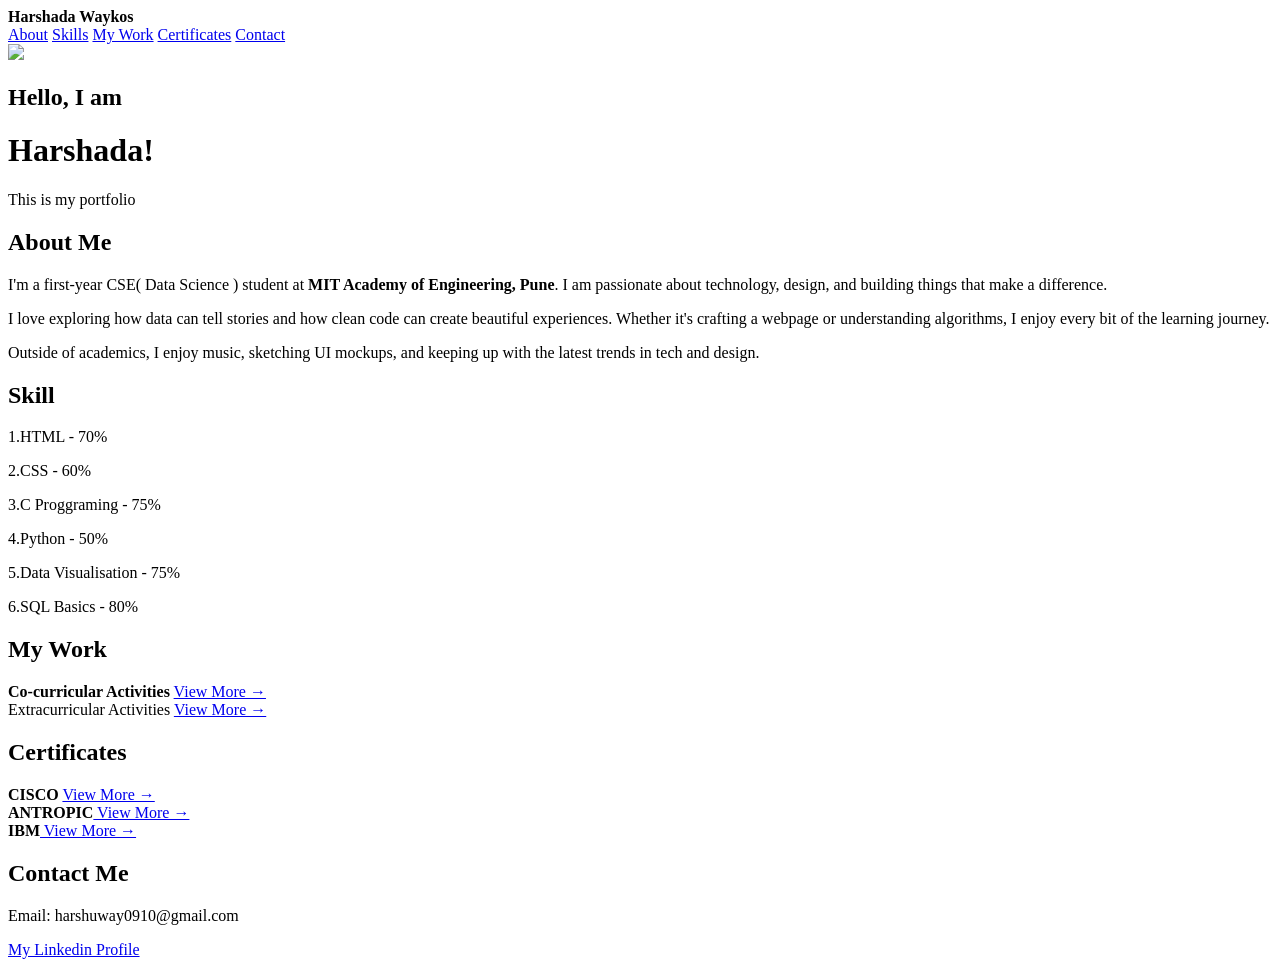
==== index.html @ 00beb043 "index.html added" ====
<!-- index.html -->
<!DOCTYPE html>
<html lang="en">
<head>
<meta charset="UTF-8">
<meta name="viewport" content="width=device-width, initial-scale=1.0">
<title>Harshada Portfolio</title>
<link rel="stylesheet" href="stylee.css">
</head>
<body>

<nav>
    <div><b>Harshada Waykos</b></div>
    <div>
        <a href="#about">About</a>
        <a href="#skills">Skills</a>
        <a href="#work">My Work</a>
        <a href="#certificates">Certificates</a>
        <a href="#contact">Contact</a>
    </div>
</nav>

<div class="hero">
    <img src="Myphoto.jpg.jpeg" class="profile-pic">
    <div class="hero-text">
        <h2>Hello, I am</h2>
        <h1> Harshada!</h1>
        <p>This is my portfolio</p>
    </div>
</div>

<section id="about">
    <h1>About Me</h1>
    <p> I'm a first-year CSE( Data Science ) student at
            <strong>MIT Academy of Engineering, Pune</strong>. I am passionate
            about technology, design, and building things that make a difference.
          </p>
          <p>
            I love exploring how data can tell stories and how clean code can
            create beautiful experiences. Whether it's crafting a webpage or
            understanding algorithms, I enjoy every bit of the learning journey.
          </p>
          <p>
            Outside of academics, I enjoy music, sketching UI mockups, and
            keeping up with the latest trends in tech and design.
          </p>
</section>
<section>
    <h1>Skill</h1>
<div class="skill">
    <p>1.HTML - 70%</p>
    <div class="skill-bar">
        <div class="skill-fill html"></div>
    </div>
</div>

<div class="skill">
    <p>2.CSS - 60%</p>
    <div class="skill-bar">
        <div class="skill-fill css"></div>
    </div>
</div>
<div class="skill">
    <p> 3.C Proggraming - 75% </p>
    <div class="skill-bar">
        <div class="skill-fill c"></div>
    </div>
</div>
<div class="skill">
    <p> 4.Python - 50%</p>
    <div class="skill-bar">
        <div class="skill-fill pyth"></div>
    </div>
</div>
<div class="skill">
    <p> 5.Data Visualisation - 75% </p>
    <div class="skill-bar">
        <div class="skill-fill DV"></div>
    </div>
</div>
<div class="skill">
    <p> 6.SQL Basics - 80%</p>
    <div class="skill-bar">
        <div class="skill-fill SQL"></div>
    </div>
</div>
</section>
<section id="work">
    <h1>My Work</h1>
    <div class="box-container">
        <div class="box" onclick="location.href='co-curricular.html'"><strong>Co-curricular Activities</strong> 
            <a href="co.curr.html" class="view-btn">
                View More →</a>
        </div>
        <div class="box" onclick="location.href='extra-curricular.html'">Extracurricular Activities
            <a href="exe.curr.html" class="view-btn">
             View More →</a>
        </div>
    </div>
</section>

<section id="certificates">
    <h1>Certificates</h1>
    <div class="box-container">
        <div class="box" onclick="location.href='cisco.html'"><strong>CISCO</strong>
            <a href="cisco.html" class="view-btn">
              View More →</a>
        </div>
        <div class="box" onclick="location.href='anthropic.html'"><strong>ANTROPIC</strong><a href="antropic.html" class="view-btn">
    View More →</a></div>
        <div class="box" onclick="location.href='ibm.html'"><strong>IBM</strong><a href="ibm.html" class="view-btn">
    View More →</a></div>
    </div>
</section>

<section id="contact" class="contact">
    <h2>Contact Me</h2>
    <p>Email: harshuway0910@gmail.com</p>
     <a href="https://www.linkedin.com/in/harshada-waykos-803439338" target="_blank" class = "linkedin">My Linkedin Profile</a>
</section>

</body>
</html>
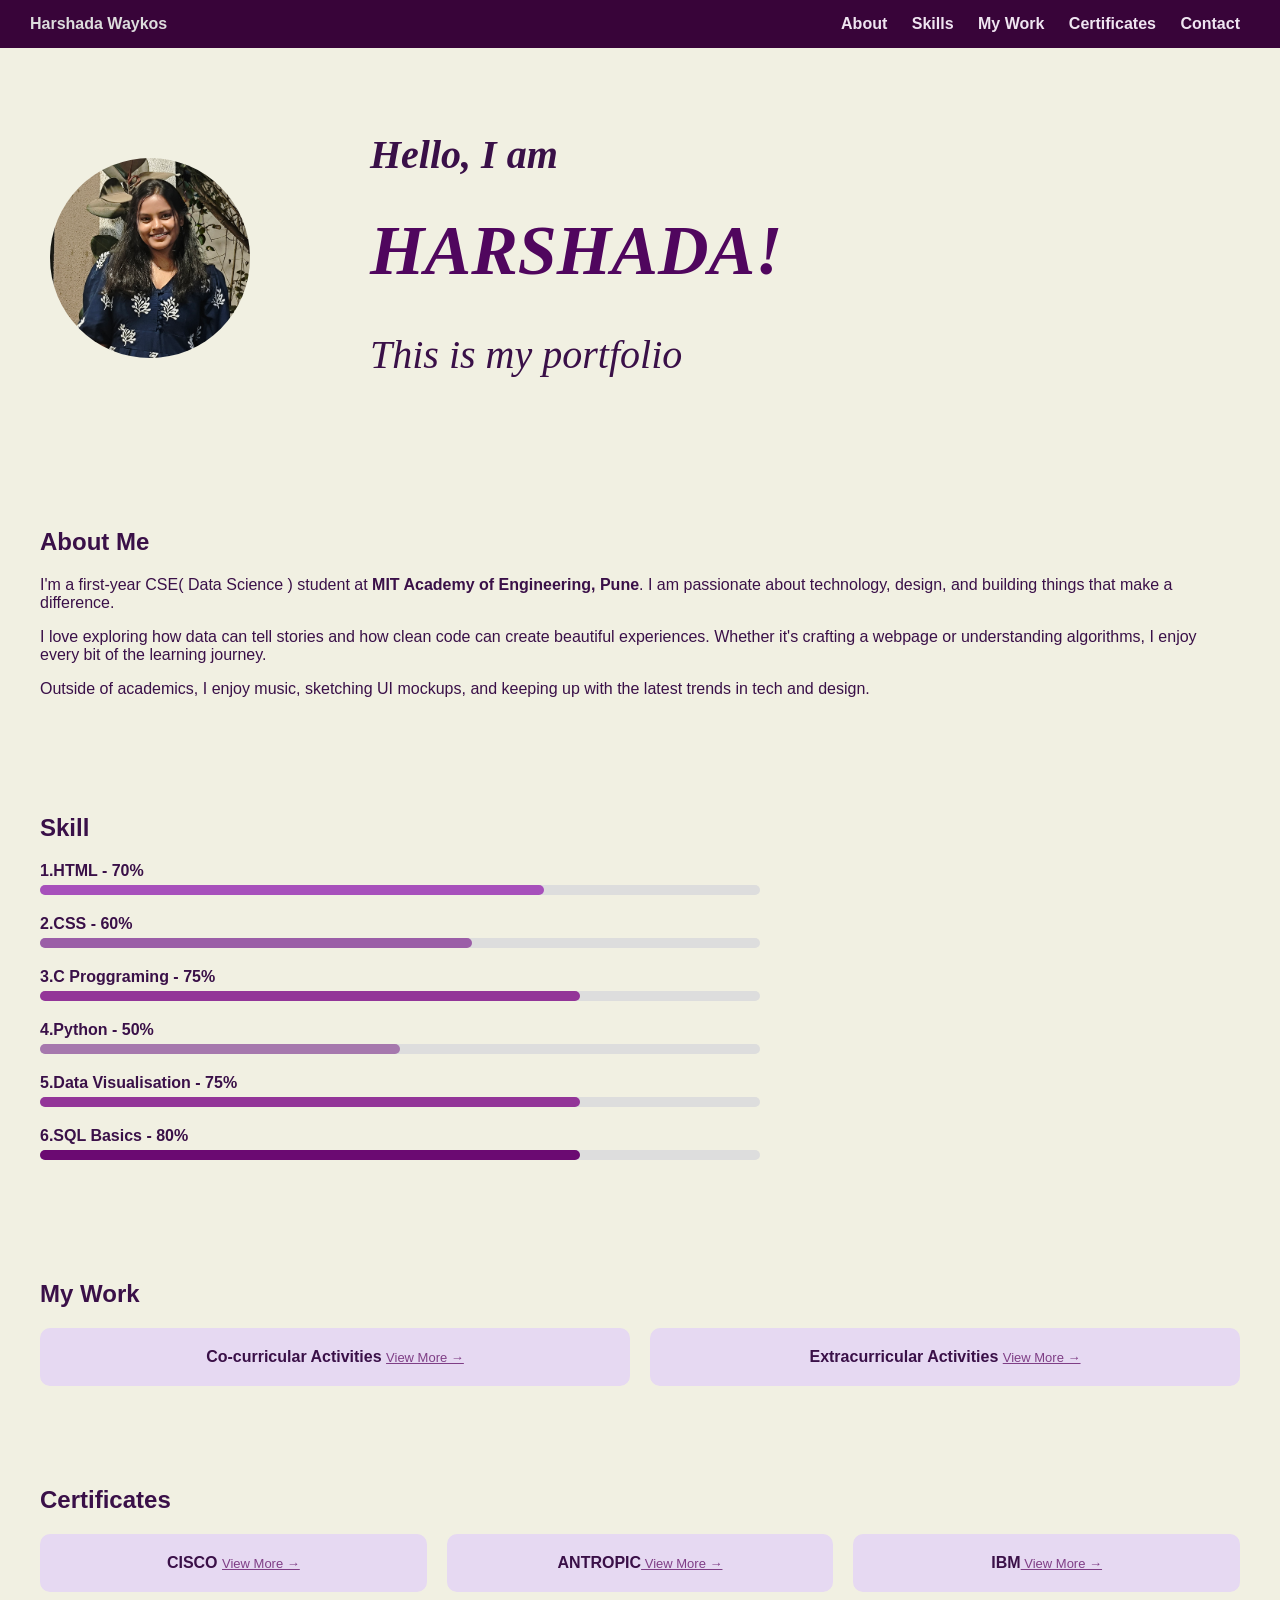
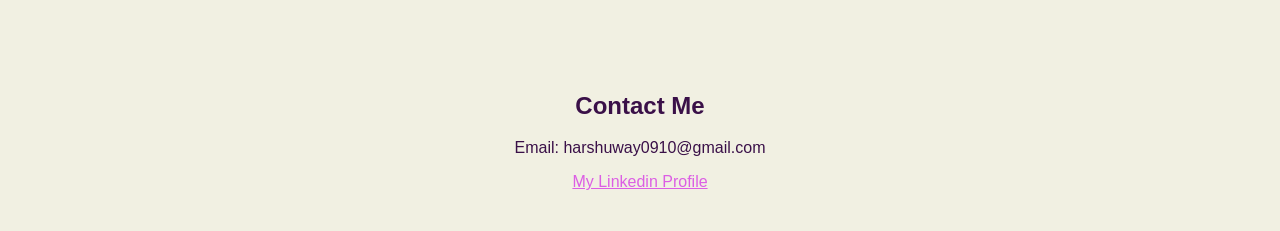
==== commit 8967e42e: "updated index file" ====
--- a/index.html
+++ b/index.html
@@ -88,11 +88,12 @@
 <section id="work">
     <h1>My Work</h1>
     <div class="box-container">
-        <div class="box" onclick="location.href='co-curricular.html'"><strong>Co-curricular Activities</strong> 
+        <div class="box" onclick="location.href='co.curr.html'"><strong>Co-curricular Activities</strong> 
             <a href="co.curr.html" class="view-btn">
                 View More →</a>
         </div>
-        <div class="box" onclick="location.href='extra-curricular.html'">Extracurricular Activities
+           <div class="box" onclick="location.href='exe.curr.html'"><strong>Extracurricular Activities</strong>  
+        
             <a href="exe.curr.html" class="view-btn">
              View More →</a>
         </div>
--- a/stylee.css
+++ b/stylee.css
@@ -0,0 +1,142 @@
+body {
+    margin: 0;
+    font-family: Arial, sans-serif;
+    background: #f1f0e2;
+    color: #3a1048;
+}
+
+nav {
+    display: flex;
+    justify-content: space-between;
+    padding: 15px 30px;
+    background: #380439;
+}
+
+nav a {
+    text-decoration: none;
+    margin: 0 10px;
+    color: #efe5f1;
+    font-weight: bold;
+}
+nav b {
+    color: #ddd;
+}
+
+.hero {
+    display: flex;
+    align-items: center;
+    padding: 50px;
+    gap: 100px;
+}
+.profile-pic {
+    width: 200px;
+    height: 200px;
+    border-radius: 90%;
+    object-fit: cover;
+    margin-right: 20px;
+    border:3px  #26022d;
+}
+
+.hero-text h1 {
+    margin: 0;
+    font-family: 'Cinzel', serif;
+    font-size: 70px;
+    font-weight: 700;
+    font-display: block;
+    font-style: italic;
+    text-transform: uppercase;
+    color: #50065e;
+}
+.hero-text h2 {
+    font-style: italic;
+    font-family: 'Cinzel', serif;
+    font-size: 40px;
+
+}
+.hero-text p {
+    font-style: italic;
+    font-family: 'Cinzel', serif;
+    font-size: 40px;
+}
+section {
+    padding: 40px;
+}
+
+.box-container {
+    display: flex;
+    gap: 20px;
+    flex-wrap: wrap;
+}
+.box {
+    background: #e6d9f2;
+    padding: 20px;
+    border-radius: 10px;
+    text-align: center;
+    flex: 1;
+    min-width: 150px;
+    cursor: pointer;
+}
+
+
+.skill {
+    margin-bottom: 20px;
+}
+
+.skill p {
+    display: flex;
+    justify-content: space-between;
+    font-weight: bold;
+    margin-bottom: 5px;
+}
+
+/* Background bar */
+.skill-bar {
+    width: 60%;
+    height: 10px;
+    background: #ddd;
+    border-radius: 10px;
+}
+
+/* Filled part */
+.skill-fill {
+    height: 100%;
+    border-radius: 10px;
+}
+
+/* Individual skills */
+.skill-fill.html {
+    width: 70%;
+    background: #a750bb;
+}
+
+.skill-fill.css {
+    width: 60%;
+    background: #9b5ea7;
+}
+.skill-fill.c {
+    width: 75%;
+    background: #933598;
+}
+.skill-fill.pyth {
+    width: 50%;
+    background: #a678ad;
+}
+.skill-fill.DV {
+    width: 75%;
+    background: #933598;
+}
+.skill-fill.SQL {
+    width: 75%;
+    background: #6b0a72;
+}
+
+.contact {
+    text-align: center;
+}
+.view-btn {
+    color: #7f3e86;
+    font-size: small;
+}
+.linkedin{
+    color: #dc5ee4;
+}
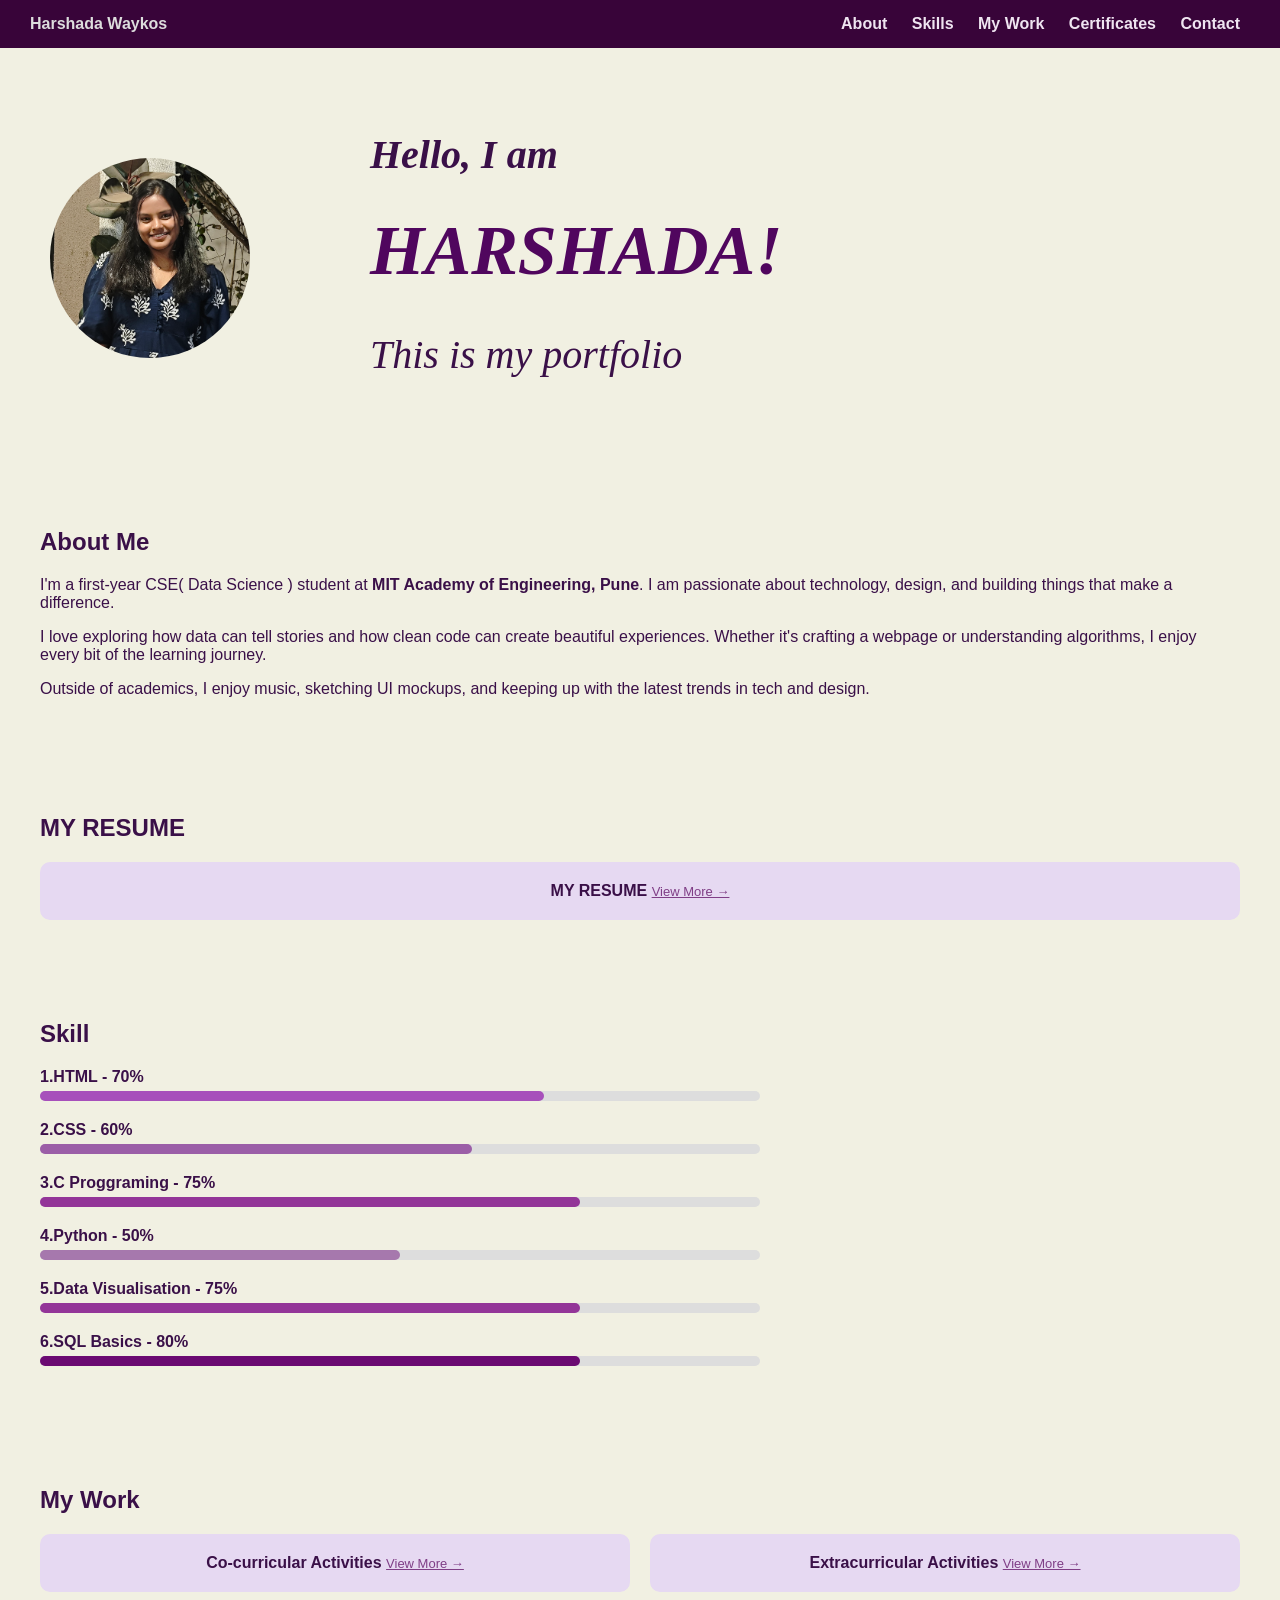
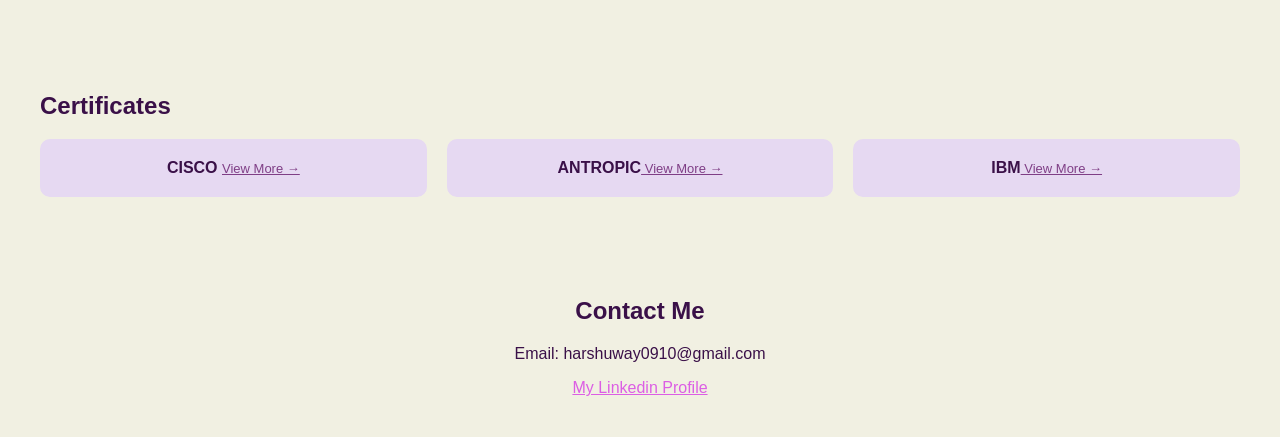
==== commit d47f2613: "Add files via upload" ====
--- a/index.html
+++ b/index.html
@@ -45,6 +45,16 @@
             keeping up with the latest trends in tech and design.
           </p>
 </section>
+<section id="Resume">
+    <h1>MY RESUME</h1>
+    <div class="box-container">
+        <div class="box" onclick="location.href='co.curr.html'"><strong>MY RESUME</strong> 
+            <a href="resume.html" class="view-btn">
+                View More →</a>
+        </div>        
+    </div>
+</section>
+
 <section>
     <h1>Skill</h1>
 <div class="skill">
